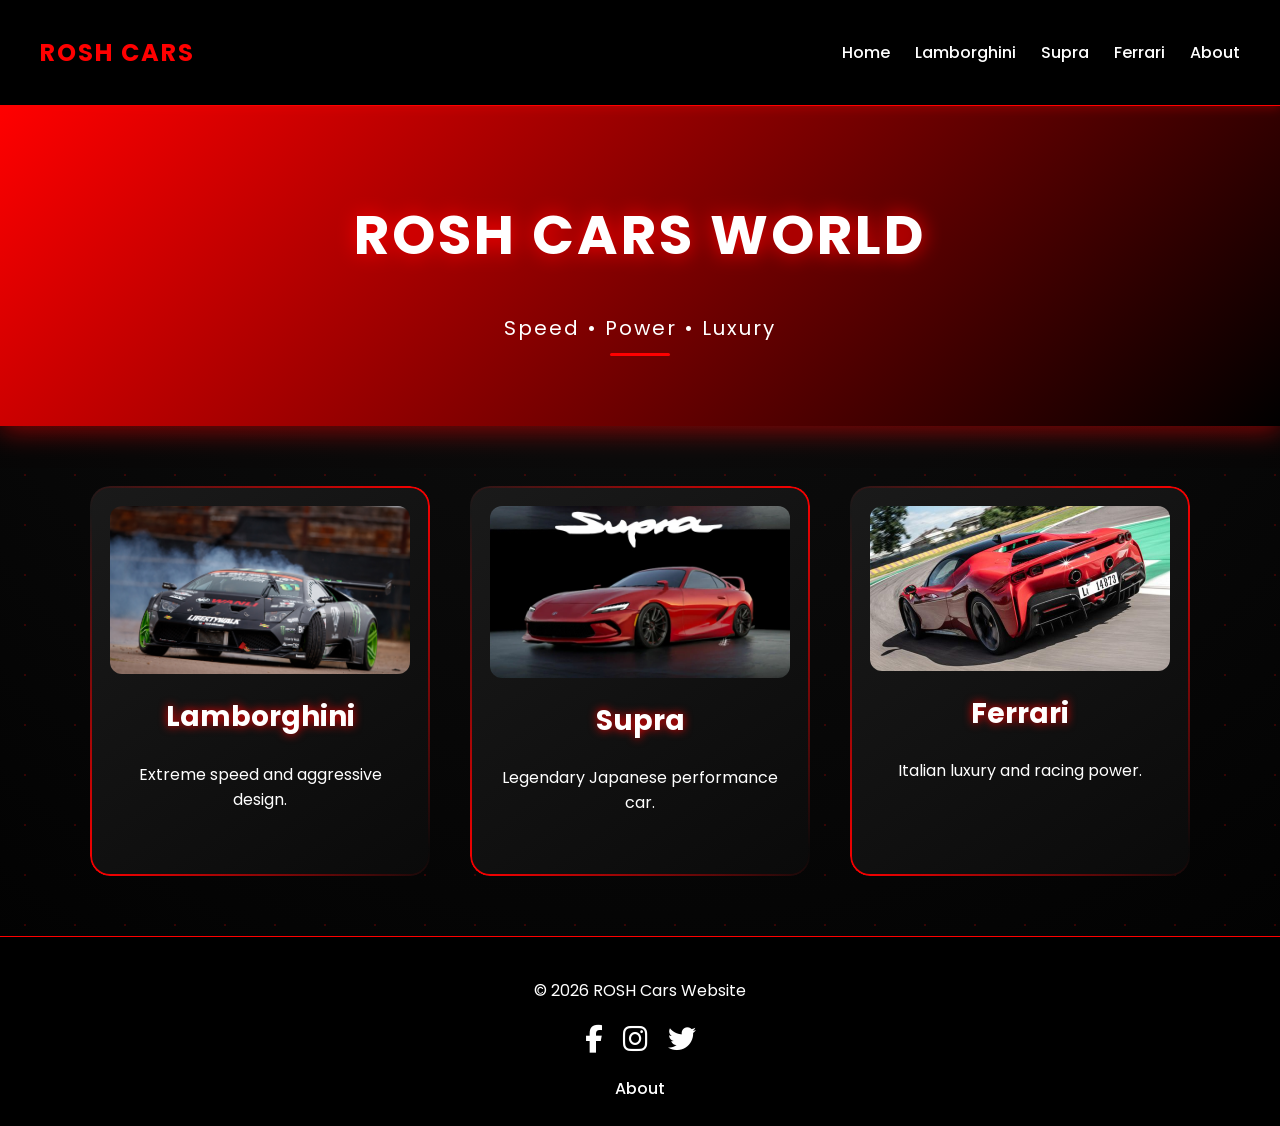
==== index.html @ 900e6e78 "Initial website upload" ====
<!DOCTYPE html>
<html lang="en">
<head>
    <meta charset="UTF-8">
    <meta name="viewport" content="width=device-width, initial-scale=1.0">
    <title>ROSH CARS WORLD</title>

    <!-- Google Fonts -->
    <link href="https://fonts.googleapis.com/css2?family=Poppins:wght@400;500;700&display=swap" rel="stylesheet">

    <!-- Font Awesome for social icons -->
    <link rel="stylesheet" href="https://cdnjs.cloudflare.com/ajax/libs/font-awesome/6.4.2/css/all.min.css">

    <!-- CSS -->
    <link rel="stylesheet" href="css/style.css">
</head>
<body>

<!-- NAVBAR -->
<div class="navbar">
    <h2>ROSH CARS</h2>
    <ul>
        <li><a href="index.html">Home</a></li>
        <li><a href="lamborghini.html">Lamborghini</a></li>
        <li><a href="supra.html">Supra</a></li>
        <li><a href="ferrari.html">Ferrari</a></li>
        <li><a href="about.html">About</a></li>
    </ul>
</div>

<!-- HEADER -->
<header>
    <h1>ROSH CARS WORLD</h1>
    <p class="tagline">Speed • Power • Luxury</p>
</header>

<!-- CAR SECTION -->
<section class="cars">

    <a href="lamborghini.html" class="car-card">
        <img src="images/lamborghini.jpg" alt="Lamborghini">
        <h2>Lamborghini</h2>
        <p>Extreme speed and aggressive design.</p>
        <span class="view-details">View Details →</span>
    </a>

    <a href="supra.html" class="car-card">
        <img src="images/Supra.jpg" alt="Supra">
        <h2>Supra</h2>
        <p>Legendary Japanese performance car.</p>
        <span class="view-details">View Details →</span>
    </a>

    <a href="ferrari.html" class="car-card">
        <img src="images/Ferrari.jpg" alt="Ferrari">
        <h2>Ferrari</h2>
        <p>Italian luxury and racing power.</p>
        <span class="view-details">View Details →</span>
    </a>

</section>

<!-- FOOTER -->
<footer>
    <p>© 2026 ROSH Cars Website</p>
    <div class="socials">
        <a href="https://www.facebook.com" target="_blank" class="social-icon"><i class="fab fa-facebook-f"></i></a>
        <a href="https://www.instagram.com" target="_blank" class="social-icon"><i class="fab fa-instagram"></i></a>
        <a href="https://www.twitter.com" target="_blank" class="social-icon"><i class="fab fa-twitter"></i></a>
    </div>
    <div class="about-link">
        <a href="about.html">About</a>
    </div>
</footer>

</body>
</html>
---- css/style.css ----
/* GENERAL */
body {
    margin: 0;
    font-family: 'Poppins', Arial, sans-serif;
    background: radial-gradient(circle at top, #111, #000);
    color: white;
    overflow-x: hidden;
    transition: background 1s ease;
}

/* LUXURY MOVING BACKGROUND */
body::before {
    content: "";
    position: fixed;
    width: 200%;
    height: 200%;
    background-image: radial-gradient(red 1px, transparent 1px);
    background-size: 50px 50px;
    animation: moveBg 60s linear infinite;
    opacity: 0.2;
    z-index: -1;
}

@keyframes moveBg {
    from { transform: translate(0,0); }
    to { transform: translate(-500px,-500px); }
}

/* NAVBAR */
.navbar {
    position: sticky;
    top: 0;
    background: black;
    display: flex;
    justify-content: space-between;
    align-items: center;
    padding: 15px 40px;
    border-bottom: 1px solid red;
    z-index: 1000;
    box-shadow: 0 2px 10px rgba(255,0,0,0.3);
}

.navbar h2 { color: red; letter-spacing: 2px; }
.navbar ul { list-style: none; display: flex; gap: 25px; }
.navbar a {
    text-decoration: none; color: white; font-weight: 500;
    position: relative; transition: 0.3s;
}
.navbar a::after {
    content: ""; position: absolute; left: 0; bottom: -3px; width: 0%; height: 2px; background: red; transition: 0.3s;
}
.navbar a:hover::after { width: 100%; }
.navbar a:hover { color: red; text-shadow: 0 0 10px red; }

/* HEADER */
header { text-align: center; padding: 50px; background: linear-gradient(135deg, #ff0000, #000); box-shadow: 0 5px 25px rgba(255,0,0,0.5); position: relative; overflow: hidden; }
header h1 { font-size: 55px; letter-spacing: 3px; text-shadow: 0 0 20px red; animation: fadeInUp 1.5s ease; }
header .tagline { font-size: 20px; letter-spacing: 2px; margin-top: 10px; position: relative; }
header .tagline::after { content: ""; display: block; width: 60px; height: 3px; background: red; margin: 10px auto 0; border-radius: 3px; animation: pulse 2s infinite; }

@keyframes pulse { 0%,100% { transform: scaleX(1); opacity:1;} 50% { transform: scaleX(1.3); opacity:0.6; } }
@keyframes fadeInUp { from { opacity:0; transform:translateY(20px); } to { opacity:1; transform:translateY(0); } }

/* CAR SECTION */
.cars { display:flex; justify-content:center; gap:40px; padding:60px; flex-wrap:wrap; animation: fadeIn 1.5s ease; }
@keyframes fadeIn { from {opacity:0; transform:translateY(40px);} to {opacity:1; transform:translateY(0);} }

/* CAR CARD */
.car-card {
    background: linear-gradient(145deg, #1a1a1a, #0a0a0a);
    border-radius: 20px;
    padding: 20px;
    width: 300px;
    text-align: center;
    transition: 0.4s ease;
    cursor: pointer;
    position: relative;
    overflow: hidden;
    text-decoration: none;
    color: white;
}
.car-card::before {
    content: "";
    position: absolute;
    inset: 0;
    border-radius: 20px;
    padding: 2px;
    background: linear-gradient(45deg, red, transparent, red);
    -webkit-mask: linear-gradient(#000 0 0) content-box, linear-gradient(#000 0 0);
    -webkit-mask-composite: xor;
    mask-composite: exclude;
}
.car-card:hover { transform: translateY(-10px) scale(1.05); box-shadow: 0 0 50px rgba(255,0,0,0.8),0 0 80px rgba(255,0,0,0.5);}
.car-card img { width:100%; border-radius:12px; transition: transform 0.4s, box-shadow 0.4s; }
.car-card:hover img { transform: scale(1.12) rotate(1deg); box-shadow:0 0 30px rgba(255,0,0,0.5); }
.car-card h2 { margin-top:15px; font-size:28px; color:white; text-shadow:0 0 10px red; }
.car-card .view-details { display:block; margin-top:10px; font-size:16px; color:red; opacity:0; transition:0.3s;}
.car-card:hover .view-details { opacity:1; }

/* FOOTER */
footer { text-align:center; padding:25px; background:black; border-top:1px solid red; }
footer .socials { margin-top:10px; display:flex; justify-content:center; gap:20px;}
footer .social-icon { font-size:28px; color:white; transition:0.3s;}
footer .social-icon:hover { color:red; }
.about-link { margin-top:15px; }
.about-link a { color:white; text-decoration:none; font-weight:500; transition:0.3s; }
.about-link a:hover { text-shadow:0 0 5px red; }

/* ABOUT FOUNDER SECTION - PROFESSIONAL */
.about-founder { text-align:center; padding:60px 20px; background:#111; }
.about-founder h2 { font-size:36px; color:#fff; margin-bottom:40px; font-weight:600; }
.founder-card { display:inline-block; max-width:350px; }
.founder-card img { width:160px; height:160px; border-radius:50%; border:none; box-shadow:0 4px 20px rgba(0,0,0,0.5); margin-bottom:20px; object-fit:cover; }
.founder-card h3 { font-size:24px; color:#fff; margin:0; font-weight:600; }
.founder-card p { color:#ccc; margin:10px 0; line-height:1.5; font-size:16px; }

/* BACK TO HOME ICON - IMPROVED */
.back-home {
    position: fixed;
    top: 120px; /* slightly lower than navbar to avoid overlap */
    left: 30px; /* add some left margin */
    font-size: 18px;
    color: #fff;
    text-decoration: none;
    background: rgba(255, 255, 255, 0.08); /* subtle background */
    padding: 10px 14px; /* slightly bigger padding */
    border-radius: 10px;
    transition: 0.3s;
    z-index: 1000;
    box-shadow: 0 4px 12px rgba(0,0,0,0.4); /* subtle shadow for floating effect */
}

.back-home i {
    margin-right: 8px;
}

.back-home:hover {
    background: rgba(255, 255, 255, 0.18);
    color: #ff0000;
}
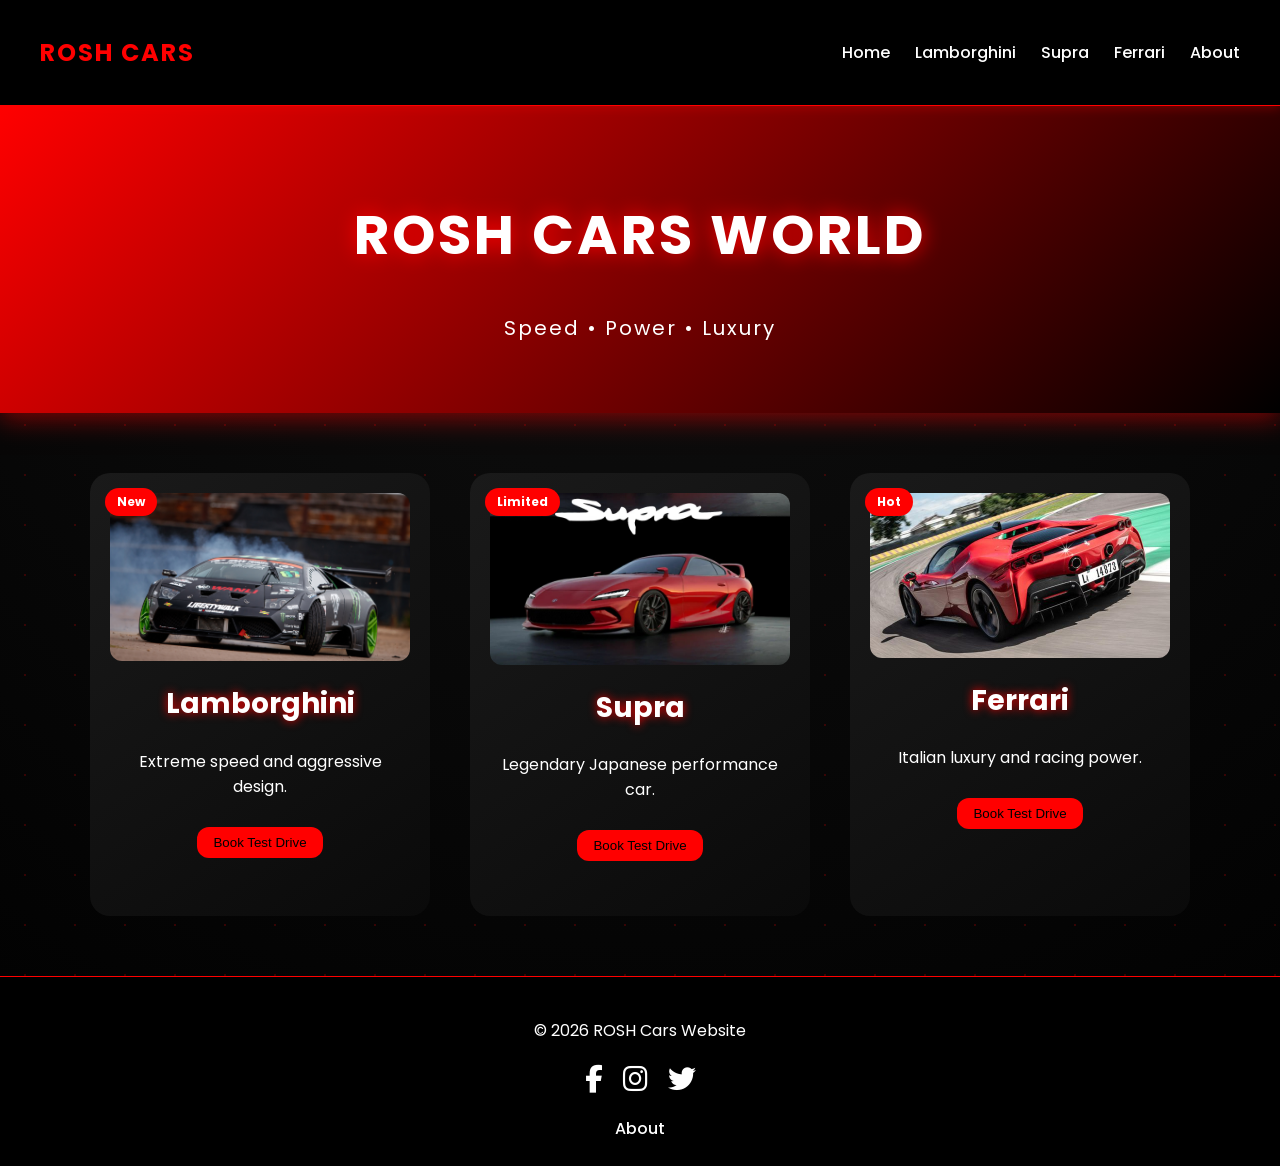
==== commit d91a46fe: "Updated homepage and styling" ====
--- a/index.html
+++ b/index.html
@@ -8,7 +8,7 @@
     <!-- Google Fonts -->
     <link href="https://fonts.googleapis.com/css2?family=Poppins:wght@400;500;700&display=swap" rel="stylesheet">
 
-    <!-- Font Awesome for social icons -->
+    <!-- Font Awesome -->
     <link rel="stylesheet" href="https://cdnjs.cloudflare.com/ajax/libs/font-awesome/6.4.2/css/all.min.css">
 
     <!-- CSS -->
@@ -38,23 +38,29 @@
 <section class="cars">
 
     <a href="lamborghini.html" class="car-card">
+        <span class="badge">New</span>
         <img src="images/lamborghini.jpg" alt="Lamborghini">
         <h2>Lamborghini</h2>
         <p>Extreme speed and aggressive design.</p>
+        <button class="test-drive">Book Test Drive</button>
         <span class="view-details">View Details →</span>
     </a>
 
     <a href="supra.html" class="car-card">
+        <span class="badge">Limited</span>
         <img src="images/Supra.jpg" alt="Supra">
         <h2>Supra</h2>
         <p>Legendary Japanese performance car.</p>
+        <button class="test-drive">Book Test Drive</button>
         <span class="view-details">View Details →</span>
     </a>
 
     <a href="ferrari.html" class="car-card">
+        <span class="badge">Hot</span>
         <img src="images/Ferrari.jpg" alt="Ferrari">
         <h2>Ferrari</h2>
         <p>Italian luxury and racing power.</p>
+        <button class="test-drive">Book Test Drive</button>
         <span class="view-details">View Details →</span>
     </a>
 
--- a/css/style.css
+++ b/css/style.css
@@ -8,7 +8,7 @@
     transition: background 1s ease;
 }
 
-/* LUXURY MOVING BACKGROUND */
+/* MOVING BACKGROUND */
 body::before {
     content: "";
     position: fixed;
@@ -41,29 +41,57 @@
 }
 
 .navbar h2 { color: red; letter-spacing: 2px; }
-.navbar ul { list-style: none; display: flex; gap: 25px; }
+.navbar ul { list-style: none; display: flex; gap: 25px; margin:0; padding:0; }
+
 .navbar a {
-    text-decoration: none; color: white; font-weight: 500;
-    position: relative; transition: 0.3s;
+    text-decoration: none;
+    color: white;
+    font-weight: 500;
+    position: relative;
+    transition: 0.3s;
 }
+
 .navbar a::after {
-    content: ""; position: absolute; left: 0; bottom: -3px; width: 0%; height: 2px; background: red; transition: 0.3s;
+    content: "";
+    position: absolute;
+    left: 0;
+    bottom: -3px;
+    width: 0%;
+    height: 2px;
+    background: red;
+    transition: 0.3s;
 }
+
 .navbar a:hover::after { width: 100%; }
 .navbar a:hover { color: red; text-shadow: 0 0 10px red; }
 
 /* HEADER */
-header { text-align: center; padding: 50px; background: linear-gradient(135deg, #ff0000, #000); box-shadow: 0 5px 25px rgba(255,0,0,0.5); position: relative; overflow: hidden; }
-header h1 { font-size: 55px; letter-spacing: 3px; text-shadow: 0 0 20px red; animation: fadeInUp 1.5s ease; }
-header .tagline { font-size: 20px; letter-spacing: 2px; margin-top: 10px; position: relative; }
-header .tagline::after { content: ""; display: block; width: 60px; height: 3px; background: red; margin: 10px auto 0; border-radius: 3px; animation: pulse 2s infinite; }
+header {
+    text-align: center;
+    padding: 50px;
+    background: linear-gradient(135deg, #ff0000, #000);
+    box-shadow: 0 5px 25px rgba(255,0,0,0.5);
+}
 
-@keyframes pulse { 0%,100% { transform: scaleX(1); opacity:1;} 50% { transform: scaleX(1.3); opacity:0.6; } }
-@keyframes fadeInUp { from { opacity:0; transform:translateY(20px); } to { opacity:1; transform:translateY(0); } }
+header h1 {
+    font-size: 55px;
+    letter-spacing: 3px;
+    text-shadow: 0 0 20px red;
+}
+
+.tagline {
+    font-size: 20px;
+    letter-spacing: 2px;
+}
 
 /* CAR SECTION */
-.cars { display:flex; justify-content:center; gap:40px; padding:60px; flex-wrap:wrap; animation: fadeIn 1.5s ease; }
-@keyframes fadeIn { from {opacity:0; transform:translateY(40px);} to {opacity:1; transform:translateY(0);} }
+.cars {
+    display:flex;
+    justify-content:center;
+    gap:40px;
+    padding:60px;
+    flex-wrap:wrap;
+}
 
 /* CAR CARD */
 .car-card {
@@ -73,69 +101,98 @@
     width: 300px;
     text-align: center;
     transition: 0.4s ease;
-    cursor: pointer;
     position: relative;
     overflow: hidden;
     text-decoration: none;
     color: white;
 }
-.car-card::before {
-    content: "";
-    position: absolute;
-    inset: 0;
-    border-radius: 20px;
-    padding: 2px;
-    background: linear-gradient(45deg, red, transparent, red);
-    -webkit-mask: linear-gradient(#000 0 0) content-box, linear-gradient(#000 0 0);
-    -webkit-mask-composite: xor;
-    mask-composite: exclude;
+
+.car-card:hover {
+    transform: translateY(-10px) scale(1.05);
+    box-shadow: 0 0 50px rgba(255,0,0,0.8);
 }
-.car-card:hover { transform: translateY(-10px) scale(1.05); box-shadow: 0 0 50px rgba(255,0,0,0.8),0 0 80px rgba(255,0,0,0.5);}
-.car-card img { width:100%; border-radius:12px; transition: transform 0.4s, box-shadow 0.4s; }
-.car-card:hover img { transform: scale(1.12) rotate(1deg); box-shadow:0 0 30px rgba(255,0,0,0.5); }
-.car-card h2 { margin-top:15px; font-size:28px; color:white; text-shadow:0 0 10px red; }
-.car-card .view-details { display:block; margin-top:10px; font-size:16px; color:red; opacity:0; transition:0.3s;}
+
+.car-card img {
+    width:100%;
+    border-radius:12px;
+}
+
+.car-card h2 {
+    margin-top:15px;
+    font-size:28px;
+    text-shadow:0 0 10px red;
+}
+
+.view-details {
+    display:block;
+    margin-top:10px;
+    font-size:16px;
+    color:red;
+    opacity:0;
+    transition:0.3s;
+}
+
 .car-card:hover .view-details { opacity:1; }
 
-/* FOOTER */
-footer { text-align:center; padding:25px; background:black; border-top:1px solid red; }
-footer .socials { margin-top:10px; display:flex; justify-content:center; gap:20px;}
-footer .social-icon { font-size:28px; color:white; transition:0.3s;}
-footer .social-icon:hover { color:red; }
-.about-link { margin-top:15px; }
-.about-link a { color:white; text-decoration:none; font-weight:500; transition:0.3s; }
-.about-link a:hover { text-shadow:0 0 5px red; }
-
-/* ABOUT FOUNDER SECTION - PROFESSIONAL */
-.about-founder { text-align:center; padding:60px 20px; background:#111; }
-.about-founder h2 { font-size:36px; color:#fff; margin-bottom:40px; font-weight:600; }
-.founder-card { display:inline-block; max-width:350px; }
-.founder-card img { width:160px; height:160px; border-radius:50%; border:none; box-shadow:0 4px 20px rgba(0,0,0,0.5); margin-bottom:20px; object-fit:cover; }
-.founder-card h3 { font-size:24px; color:#fff; margin:0; font-weight:600; }
-.founder-card p { color:#ccc; margin:10px 0; line-height:1.5; font-size:16px; }
-
-/* BACK TO HOME ICON - IMPROVED */
-.back-home {
-    position: fixed;
-    top: 120px; /* slightly lower than navbar to avoid overlap */
-    left: 30px; /* add some left margin */
-    font-size: 18px;
-    color: #fff;
-    text-decoration: none;
-    background: rgba(255, 255, 255, 0.08); /* subtle background */
-    padding: 10px 14px; /* slightly bigger padding */
-    border-radius: 10px;
-    transition: 0.3s;
-    z-index: 1000;
-    box-shadow: 0 4px 12px rgba(0,0,0,0.4); /* subtle shadow for floating effect */
+/* BADGE */
+.badge {
+    position: absolute;
+    top: 15px;
+    left: 15px;
+    background: red;
+    padding: 5px 12px;
+    border-radius: 20px;
+    font-size: 12px;
+    font-weight: bold;
 }
 
-.back-home i {
-    margin-right: 8px;
+/* TEST DRIVE BUTTON */
+.test-drive {
+    margin-top: 12px;
+    padding: 8px 16px;
+    background: red;
+    color: black;
+    border: none;
+    border-radius: 12px;
+    font-weight: 500;
+    cursor: pointer;
+    transition: 0.3s;
 }
 
-.back-home:hover {
-    background: rgba(255, 255, 255, 0.18);
-    color: #ff0000;
+.test-drive:hover {
+    background: white;
+    color: red;
 }
 
+/* FOOTER */
+footer {
+    text-align:center;
+    padding:25px;
+    background:black;
+    border-top:1px solid red;
+}
+
+.socials {
+    margin-top:10px;
+    display:flex;
+    justify-content:center;
+    gap:20px;
+}
+
+.social-icon {
+    font-size:28px;
+    color:white;
+    transition:0.3s;
+}
+
+.social-icon:hover { color:red; }
+
+.about-link { margin-top:15px; }
+
+.about-link a {
+    color:white;
+    text-decoration:none;
+    font-weight:500;
+}
+
+.about-link a:hover { text-shadow:0 0 5px red; }
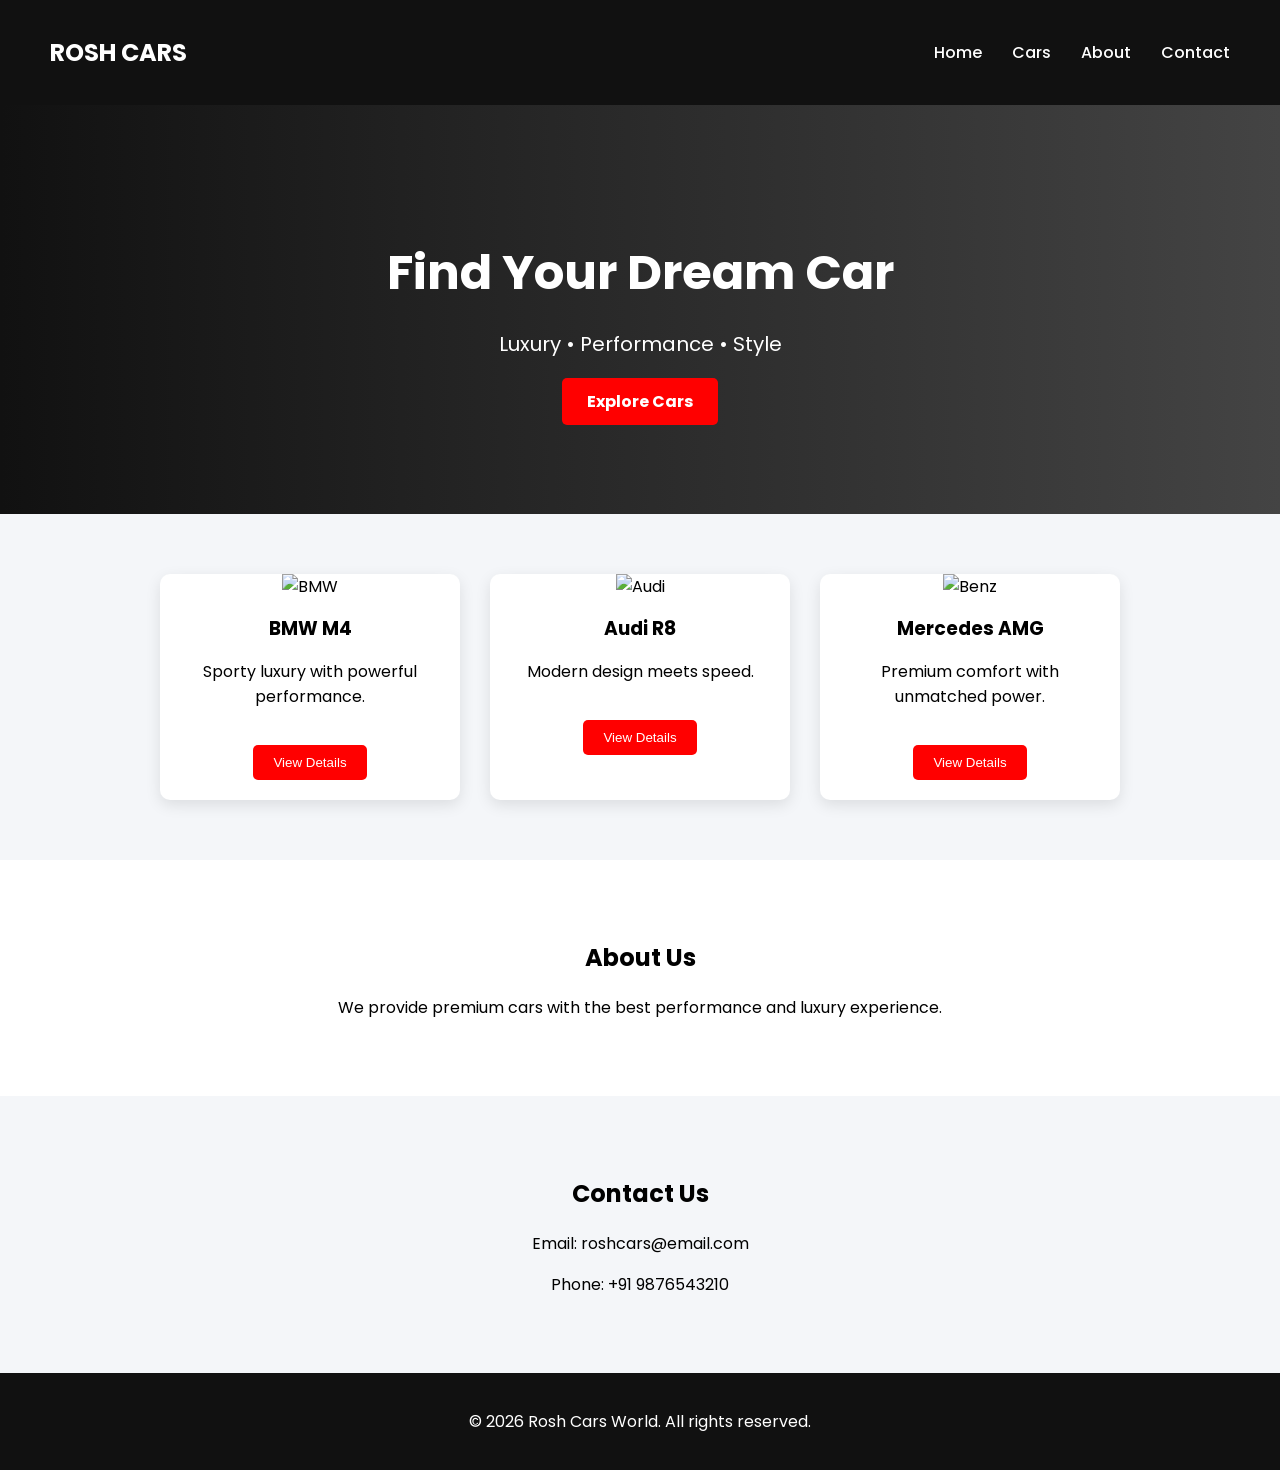
==== commit c0990fb4: "update" ====
--- a/index.html
+++ b/index.html
@@ -14,69 +14,69 @@
     <!-- CSS -->
     <link rel="stylesheet" href="css/style.css">
 </head>
+
 <body>
 
 <!-- NAVBAR -->
-<div class="navbar">
-    <h2>ROSH CARS</h2>
+<nav class="navbar">
+    <h2 class="logo">ROSH CARS</h2>
     <ul>
-        <li><a href="index.html">Home</a></li>
-        <li><a href="lamborghini.html">Lamborghini</a></li>
-        <li><a href="supra.html">Supra</a></li>
-        <li><a href="ferrari.html">Ferrari</a></li>
-        <li><a href="about.html">About</a></li>
+        <li><a href="#home">Home</a></li>
+        <li><a href="#cars">Cars</a></li>
+        <li><a href="#about">About</a></li>
+        <li><a href="#contact">Contact</a></li>
     </ul>
-</div>
+</nav>
 
-<!-- HEADER -->
-<header>
-    <h1>ROSH CARS WORLD</h1>
-    <p class="tagline">Speed • Power • Luxury</p>
+<!-- HERO -->
+<header id="home">
+    <h1>Find Your Dream Car</h1>
+    <p class="tagline">Luxury • Performance • Style</p>
+    <a href="#cars" class="btn">Explore Cars</a>
 </header>
 
-<!-- CAR SECTION -->
-<section class="cars">
+<!-- CARS SECTION -->
+<section class="cars" id="cars">
 
-    <a href="lamborghini.html" class="car-card">
-        <span class="badge">New</span>
-        <img src="images/lamborghini.jpg" alt="Lamborghini">
-        <h2>Lamborghini</h2>
-        <p>Extreme speed and aggressive design.</p>
-        <button class="test-drive">Book Test Drive</button>
-        <span class="view-details">View Details →</span>
-    </a>
+    <div class="car-card">
+        <img src="images/bmw.jpg" alt="BMW">
+        <h3>BMW M4</h3>
+        <p>Sporty luxury with powerful performance.</p>
+        <button>View Details</button>
+    </div>
 
-    <a href="supra.html" class="car-card">
-        <span class="badge">Limited</span>
-        <img src="images/Supra.jpg" alt="Supra">
-        <h2>Supra</h2>
-        <p>Legendary Japanese performance car.</p>
-        <button class="test-drive">Book Test Drive</button>
-        <span class="view-details">View Details →</span>
-    </a>
+    <div class="car-card">
+        <img src="images/audi.jpg" alt="Audi">
+        <h3>Audi R8</h3>
+        <p>Modern design meets speed.</p>
+        <button>View Details</button>
+    </div>
 
-    <a href="ferrari.html" class="car-card">
-        <span class="badge">Hot</span>
-        <img src="images/Ferrari.jpg" alt="Ferrari">
-        <h2>Ferrari</h2>
-        <p>Italian luxury and racing power.</p>
-        <button class="test-drive">Book Test Drive</button>
-        <span class="view-details">View Details →</span>
-    </a>
+    <div class="car-card">
+        <img src="images/benz.jpg" alt="Benz">
+        <h3>Mercedes AMG</h3>
+        <p>Premium comfort with unmatched power.</p>
+        <button>View Details</button>
+    </div>
 
+</section>
+
+<!-- ABOUT -->
+<section class="about" id="about">
+    <h2>About Us</h2>
+    <p>We provide premium cars with the best performance and luxury experience.</p>
+</section>
+
+<!-- CONTACT -->
+<section class="contact" id="contact">
+    <h2>Contact Us</h2>
+    <p>Email: roshcars@email.com</p>
+    <p>Phone: +91 9876543210</p>
 </section>
 
 <!-- FOOTER -->
 <footer>
-    <p>© 2026 ROSH Cars Website</p>
-    <div class="socials">
-        <a href="https://www.facebook.com" target="_blank" class="social-icon"><i class="fab fa-facebook-f"></i></a>
-        <a href="https://www.instagram.com" target="_blank" class="social-icon"><i class="fab fa-instagram"></i></a>
-        <a href="https://www.twitter.com" target="_blank" class="social-icon"><i class="fab fa-twitter"></i></a>
-    </div>
-    <div class="about-link">
-        <a href="about.html">About</a>
-    </div>
+    <p>© 2026 Rosh Cars World. All rights reserved.</p>
 </footer>
 
 </body>
--- a/css/style.css
+++ b/css/style.css
@@ -2,197 +2,165 @@
 body {
     margin: 0;
     font-family: 'Poppins', Arial, sans-serif;
-    background: radial-gradient(circle at top, #111, #000);
-    color: white;
-    overflow-x: hidden;
-    transition: background 1s ease;
-}
-
-/* MOVING BACKGROUND */
-body::before {
-    content: "";
-    position: fixed;
-    width: 200%;
-    height: 200%;
-    background-image: radial-gradient(red 1px, transparent 1px);
-    background-size: 50px 50px;
-    animation: moveBg 60s linear infinite;
-    opacity: 0.2;
-    z-index: -1;
-}
-
-@keyframes moveBg {
-    from { transform: translate(0,0); }
-    to { transform: translate(-500px,-500px); }
+    background: #f4f6f9;
 }
 
 /* NAVBAR */
 .navbar {
-    position: sticky;
-    top: 0;
-    background: black;
     display: flex;
     justify-content: space-between;
     align-items: center;
-    padding: 15px 40px;
-    border-bottom: 1px solid red;
-    z-index: 1000;
-    box-shadow: 0 2px 10px rgba(255,0,0,0.3);
+    background: #111;
+    padding: 15px 50px;
 }
 
-.navbar h2 { color: red; letter-spacing: 2px; }
-.navbar ul { list-style: none; display: flex; gap: 25px; margin:0; padding:0; }
+.logo {
+    color: white;
+}
+
+.navbar ul {
+    list-style: none;
+    display: flex;
+    gap: 30px;
+}
 
 .navbar a {
     text-decoration: none;
     color: white;
     font-weight: 500;
-    position: relative;
-    transition: 0.3s;
 }
 
-.navbar a::after {
-    content: "";
-    position: absolute;
-    left: 0;
-    bottom: -3px;
-    width: 0%;
-    height: 2px;
-    background: red;
-    transition: 0.3s;
+.navbar a:hover {
+    color: red;
 }
 
-.navbar a:hover::after { width: 100%; }
-.navbar a:hover { color: red; text-shadow: 0 0 10px red; }
-
-/* HEADER */
+/* HERO */
 header {
     text-align: center;
-    padding: 50px;
-    background: linear-gradient(135deg, #ff0000, #000);
-    box-shadow: 0 5px 25px rgba(255,0,0,0.5);
+    padding: 100px 20px;
+    background: linear-gradient(to right, #111, #444);
+    color: white;
 }
 
 header h1 {
-    font-size: 55px;
-    letter-spacing: 3px;
-    text-shadow: 0 0 20px red;
+    font-size: 48px;
+    margin-bottom: 10px;
 }
 
 .tagline {
     font-size: 20px;
-    letter-spacing: 2px;
+    margin-bottom: 30px;
 }
 
-/* CAR SECTION */
-.cars {
-    display:flex;
-    justify-content:center;
-    gap:40px;
-    padding:60px;
-    flex-wrap:wrap;
+.btn {
+    background: red;
+    color: white;
+    padding: 12px 25px;
+    text-decoration: none;
+    border-radius: 5px;
+    font-weight: bold;
 }
 
-/* CAR CARD */
-.car-card {
-    background: linear-gradient(145deg, #1a1a1a, #0a0a0a);
-    border-radius: 20px;
-    padding: 20px;
-    width: 300px;
-    text-align: center;
-    transition: 0.4s ease;
-    position: relative;
-    overflow: hidden;
-    text-decoration: none;
-    color: white;
+.btn:hover {
+    background: darkred;
 }
 
-.car-card:hover {
-    transform: translateY(-10px) scale(1.05);
-    box-shadow: 0 0 50px rgba(255,0,0,0.8);
+/* CARS SECTION */
+.cars {
+    padding: 60px;
+    display: flex;
+    justify-content: center;
+    gap: 30px;
+    flex-wrap: wrap;
+}
+
+.car-card {
+    background: white;
+    width: 300px;
+    border-radius: 10px;
+    overflow: hidden;
+    text-align: center;
+    box-shadow: 0 5px 15px rgba(0,0,0,0.1);
 }
 
 .car-card img {
-    width:100%;
-    border-radius:12px;
+    width: 100%;
+    height: 200px;
+    object-fit: cover;
 }
 
-.car-card h2 {
-    margin-top:15px;
-    font-size:28px;
-    text-shadow:0 0 10px red;
+.car-card h3 {
+    margin: 15px 0 5px;
 }
 
-.view-details {
-    display:block;
-    margin-top:10px;
-    font-size:16px;
-    color:red;
-    opacity:0;
-    transition:0.3s;
+.car-card p {
+    padding: 0 15px;
 }
 
-.car-card:hover .view-details { opacity:1; }
-
-/* BADGE */
-.badge {
-    position: absolute;
-    top: 15px;
-    left: 15px;
+.car-card button {
     background: red;
-    padding: 5px 12px;
-    border-radius: 20px;
-    font-size: 12px;
-    font-weight: bold;
+    border: none;
+    padding: 10px 20px;
+    margin: 20px 0;
+    color: white;
+    cursor: pointer;
+    border-radius: 5px;
 }
 
-/* TEST DRIVE BUTTON */
-.test-drive {
-    margin-top: 12px;
-    padding: 8px 16px;
-    background: red;
-    color: black;
-    border: none;
-    border-radius: 12px;
-    font-weight: 500;
-    cursor: pointer;
-    transition: 0.3s;
+.car-card button:hover {
+    background: darkred;
 }
 
-.test-drive:hover {
+/* ABOUT */
+.about {
+    text-align: center;
+    padding: 60px;
     background: white;
-    color: red;
+}
+
+/* CONTACT */
+.contact {
+    text-align: center;
+    padding: 60px;
 }
 
 /* FOOTER */
 footer {
-    text-align:center;
-    padding:25px;
-    background:black;
-    border-top:1px solid red;
+    background: #111;
+    color: white;
+    text-align: center;
+    padding: 20px;
 }
 
-.socials {
-    margin-top:10px;
-    display:flex;
-    justify-content:center;
-    gap:20px;
+/* MOBILE RESPONSIVE */
+@media (max-width: 768px) {
+
+    .navbar {
+        flex-direction: column;
+        padding: 15px;
+        text-align: center;
+    }
+
+    .navbar ul {
+        flex-direction: column;
+        gap: 10px;
+        margin-top: 10px;
+    }
+
+    header h1 {
+        font-size: 32px;
+    }
+
+    .tagline {
+        font-size: 16px;
+    }
+
+    .cars {
+        padding: 30px 10px;
+        gap: 20px;
+    }
+
+    .car-card {
+        width: 90%;
+    }
 }
-
-.social-icon {
-    font-size:28px;
-    color:white;
-    transition:0.3s;
-}
-
-.social-icon:hover { color:red; }
-
-.about-link { margin-top:15px; }
-
-.about-link a {
-    color:white;
-    text-decoration:none;
-    font-weight:500;
-}
-
-.about-link a:hover { text-shadow:0 0 5px red; }
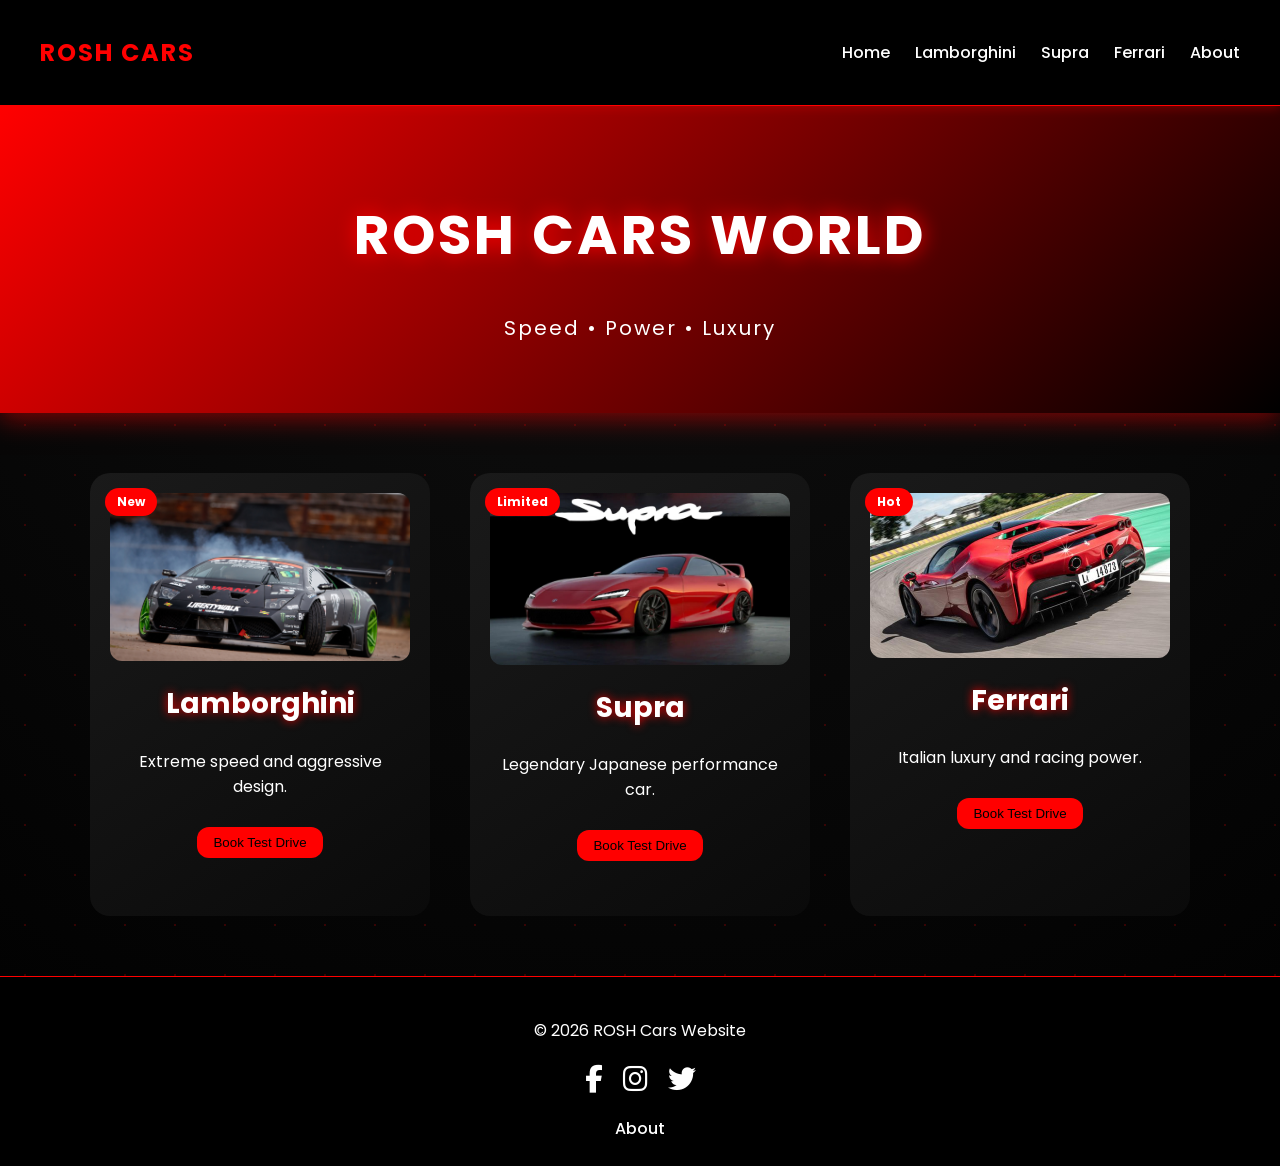
==== commit 0640fb55: "update" ====
--- a/index.html
+++ b/index.html
@@ -14,69 +14,69 @@
     <!-- CSS -->
     <link rel="stylesheet" href="css/style.css">
 </head>
-
 <body>
 
 <!-- NAVBAR -->
-<nav class="navbar">
-    <h2 class="logo">ROSH CARS</h2>
+<div class="navbar">
+    <h2>ROSH CARS</h2>
     <ul>
-        <li><a href="#home">Home</a></li>
-        <li><a href="#cars">Cars</a></li>
-        <li><a href="#about">About</a></li>
-        <li><a href="#contact">Contact</a></li>
+        <li><a href="index.html">Home</a></li>
+        <li><a href="lamborghini.html">Lamborghini</a></li>
+        <li><a href="supra.html">Supra</a></li>
+        <li><a href="ferrari.html">Ferrari</a></li>
+        <li><a href="about.html">About</a></li>
     </ul>
-</nav>
+</div>
 
-<!-- HERO -->
-<header id="home">
-    <h1>Find Your Dream Car</h1>
-    <p class="tagline">Luxury • Performance • Style</p>
-    <a href="#cars" class="btn">Explore Cars</a>
+<!-- HEADER -->
+<header>
+    <h1>ROSH CARS WORLD</h1>
+    <p class="tagline">Speed • Power • Luxury</p>
 </header>
 
-<!-- CARS SECTION -->
-<section class="cars" id="cars">
+<!-- CAR SECTION -->
+<section class="cars">
 
-    <div class="car-card">
-        <img src="images/bmw.jpg" alt="BMW">
-        <h3>BMW M4</h3>
-        <p>Sporty luxury with powerful performance.</p>
-        <button>View Details</button>
-    </div>
+    <a href="lamborghini.html" class="car-card">
+        <span class="badge">New</span>
+        <img src="images/lamborghini.jpg" alt="Lamborghini">
+        <h2>Lamborghini</h2>
+        <p>Extreme speed and aggressive design.</p>
+        <button class="test-drive">Book Test Drive</button>
+        <span class="view-details">View Details →</span>
+    </a>
 
-    <div class="car-card">
-        <img src="images/audi.jpg" alt="Audi">
-        <h3>Audi R8</h3>
-        <p>Modern design meets speed.</p>
-        <button>View Details</button>
-    </div>
+    <a href="supra.html" class="car-card">
+        <span class="badge">Limited</span>
+        <img src="images/Supra.jpg" alt="Supra">
+        <h2>Supra</h2>
+        <p>Legendary Japanese performance car.</p>
+        <button class="test-drive">Book Test Drive</button>
+        <span class="view-details">View Details →</span>
+    </a>
 
-    <div class="car-card">
-        <img src="images/benz.jpg" alt="Benz">
-        <h3>Mercedes AMG</h3>
-        <p>Premium comfort with unmatched power.</p>
-        <button>View Details</button>
-    </div>
+    <a href="ferrari.html" class="car-card">
+        <span class="badge">Hot</span>
+        <img src="images/Ferrari.jpg" alt="Ferrari">
+        <h2>Ferrari</h2>
+        <p>Italian luxury and racing power.</p>
+        <button class="test-drive">Book Test Drive</button>
+        <span class="view-details">View Details →</span>
+    </a>
 
-</section>
-
-<!-- ABOUT -->
-<section class="about" id="about">
-    <h2>About Us</h2>
-    <p>We provide premium cars with the best performance and luxury experience.</p>
-</section>
-
-<!-- CONTACT -->
-<section class="contact" id="contact">
-    <h2>Contact Us</h2>
-    <p>Email: roshcars@email.com</p>
-    <p>Phone: +91 9876543210</p>
 </section>
 
 <!-- FOOTER -->
 <footer>
-    <p>© 2026 Rosh Cars World. All rights reserved.</p>
+    <p>© 2026 ROSH Cars Website</p>
+    <div class="socials">
+        <a href="https://www.facebook.com" target="_blank" class="social-icon"><i class="fab fa-facebook-f"></i></a>
+        <a href="https://www.instagram.com" target="_blank" class="social-icon"><i class="fab fa-instagram"></i></a>
+        <a href="https://www.twitter.com" target="_blank" class="social-icon"><i class="fab fa-twitter"></i></a>
+    </div>
+    <div class="about-link">
+        <a href="about.html">About</a>
+    </div>
 </footer>
 
 </body>
--- a/css/style.css
+++ b/css/style.css
@@ -2,165 +2,197 @@
 body {
     margin: 0;
     font-family: 'Poppins', Arial, sans-serif;
-    background: #f4f6f9;
+    background: radial-gradient(circle at top, #111, #000);
+    color: white;
+    overflow-x: hidden;
+    transition: background 1s ease;
+}
+
+/* MOVING BACKGROUND */
+body::before {
+    content: "";
+    position: fixed;
+    width: 200%;
+    height: 200%;
+    background-image: radial-gradient(red 1px, transparent 1px);
+    background-size: 50px 50px;
+    animation: moveBg 60s linear infinite;
+    opacity: 0.2;
+    z-index: -1;
+}
+
+@keyframes moveBg {
+    from { transform: translate(0,0); }
+    to { transform: translate(-500px,-500px); }
 }
 
 /* NAVBAR */
 .navbar {
+    position: sticky;
+    top: 0;
+    background: black;
     display: flex;
     justify-content: space-between;
     align-items: center;
-    background: #111;
-    padding: 15px 50px;
+    padding: 15px 40px;
+    border-bottom: 1px solid red;
+    z-index: 1000;
+    box-shadow: 0 2px 10px rgba(255,0,0,0.3);
 }
 
-.logo {
-    color: white;
-}
-
-.navbar ul {
-    list-style: none;
-    display: flex;
-    gap: 30px;
-}
+.navbar h2 { color: red; letter-spacing: 2px; }
+.navbar ul { list-style: none; display: flex; gap: 25px; margin:0; padding:0; }
 
 .navbar a {
     text-decoration: none;
     color: white;
     font-weight: 500;
+    position: relative;
+    transition: 0.3s;
 }
 
-.navbar a:hover {
-    color: red;
+.navbar a::after {
+    content: "";
+    position: absolute;
+    left: 0;
+    bottom: -3px;
+    width: 0%;
+    height: 2px;
+    background: red;
+    transition: 0.3s;
 }
 
-/* HERO */
+.navbar a:hover::after { width: 100%; }
+.navbar a:hover { color: red; text-shadow: 0 0 10px red; }
+
+/* HEADER */
 header {
     text-align: center;
-    padding: 100px 20px;
-    background: linear-gradient(to right, #111, #444);
-    color: white;
+    padding: 50px;
+    background: linear-gradient(135deg, #ff0000, #000);
+    box-shadow: 0 5px 25px rgba(255,0,0,0.5);
 }
 
 header h1 {
-    font-size: 48px;
-    margin-bottom: 10px;
+    font-size: 55px;
+    letter-spacing: 3px;
+    text-shadow: 0 0 20px red;
 }
 
 .tagline {
     font-size: 20px;
-    margin-bottom: 30px;
+    letter-spacing: 2px;
 }
 
-.btn {
+/* CAR SECTION */
+.cars {
+    display:flex;
+    justify-content:center;
+    gap:40px;
+    padding:60px;
+    flex-wrap:wrap;
+}
+
+/* CAR CARD */
+.car-card {
+    background: linear-gradient(145deg, #1a1a1a, #0a0a0a);
+    border-radius: 20px;
+    padding: 20px;
+    width: 300px;
+    text-align: center;
+    transition: 0.4s ease;
+    position: relative;
+    overflow: hidden;
+    text-decoration: none;
+    color: white;
+}
+
+.car-card:hover {
+    transform: translateY(-10px) scale(1.05);
+    box-shadow: 0 0 50px rgba(255,0,0,0.8);
+}
+
+.car-card img {
+    width:100%;
+    border-radius:12px;
+}
+
+.car-card h2 {
+    margin-top:15px;
+    font-size:28px;
+    text-shadow:0 0 10px red;
+}
+
+.view-details {
+    display:block;
+    margin-top:10px;
+    font-size:16px;
+    color:red;
+    opacity:0;
+    transition:0.3s;
+}
+
+.car-card:hover .view-details { opacity:1; }
+
+/* BADGE */
+.badge {
+    position: absolute;
+    top: 15px;
+    left: 15px;
     background: red;
-    color: white;
-    padding: 12px 25px;
-    text-decoration: none;
-    border-radius: 5px;
+    padding: 5px 12px;
+    border-radius: 20px;
+    font-size: 12px;
     font-weight: bold;
 }
 
-.btn:hover {
-    background: darkred;
+/* TEST DRIVE BUTTON */
+.test-drive {
+    margin-top: 12px;
+    padding: 8px 16px;
+    background: red;
+    color: black;
+    border: none;
+    border-radius: 12px;
+    font-weight: 500;
+    cursor: pointer;
+    transition: 0.3s;
 }
 
-/* CARS SECTION */
-.cars {
-    padding: 60px;
-    display: flex;
-    justify-content: center;
-    gap: 30px;
-    flex-wrap: wrap;
-}
-
-.car-card {
+.test-drive:hover {
     background: white;
-    width: 300px;
-    border-radius: 10px;
-    overflow: hidden;
-    text-align: center;
-    box-shadow: 0 5px 15px rgba(0,0,0,0.1);
-}
-
-.car-card img {
-    width: 100%;
-    height: 200px;
-    object-fit: cover;
-}
-
-.car-card h3 {
-    margin: 15px 0 5px;
-}
-
-.car-card p {
-    padding: 0 15px;
-}
-
-.car-card button {
-    background: red;
-    border: none;
-    padding: 10px 20px;
-    margin: 20px 0;
-    color: white;
-    cursor: pointer;
-    border-radius: 5px;
-}
-
-.car-card button:hover {
-    background: darkred;
-}
-
-/* ABOUT */
-.about {
-    text-align: center;
-    padding: 60px;
-    background: white;
-}
-
-/* CONTACT */
-.contact {
-    text-align: center;
-    padding: 60px;
+    color: red;
 }
 
 /* FOOTER */
 footer {
-    background: #111;
-    color: white;
-    text-align: center;
-    padding: 20px;
+    text-align:center;
+    padding:25px;
+    background:black;
+    border-top:1px solid red;
 }
 
-/* MOBILE RESPONSIVE */
-@media (max-width: 768px) {
+.socials {
+    margin-top:10px;
+    display:flex;
+    justify-content:center;
+    gap:20px;
+}
 
-    .navbar {
-        flex-direction: column;
-        padding: 15px;
-        text-align: center;
-    }
+.social-icon {
+    font-size:28px;
+    color:white;
+    transition:0.3s;
+}
 
-    .navbar ul {
-        flex-direction: column;
-        gap: 10px;
-        margin-top: 10px;
-    }
+.social-icon:hover { color:red; }
 
-    header h1 {
-        font-size: 32px;
-    }
+.about-link { margin-top:15px; }
 
-    .tagline {
-        font-size: 16px;
-    }
+.about-link a {
+    color:white;
+    text-decoration:none;
+    font-weight:500;
+}
 
-    .cars {
-        padding: 30px 10px;
-        gap: 20px;
-    }
-
-    .car-card {
-        width: 90%;
-    }
-}
+.about-link a:hover { text-shadow:0 0 5px red; }
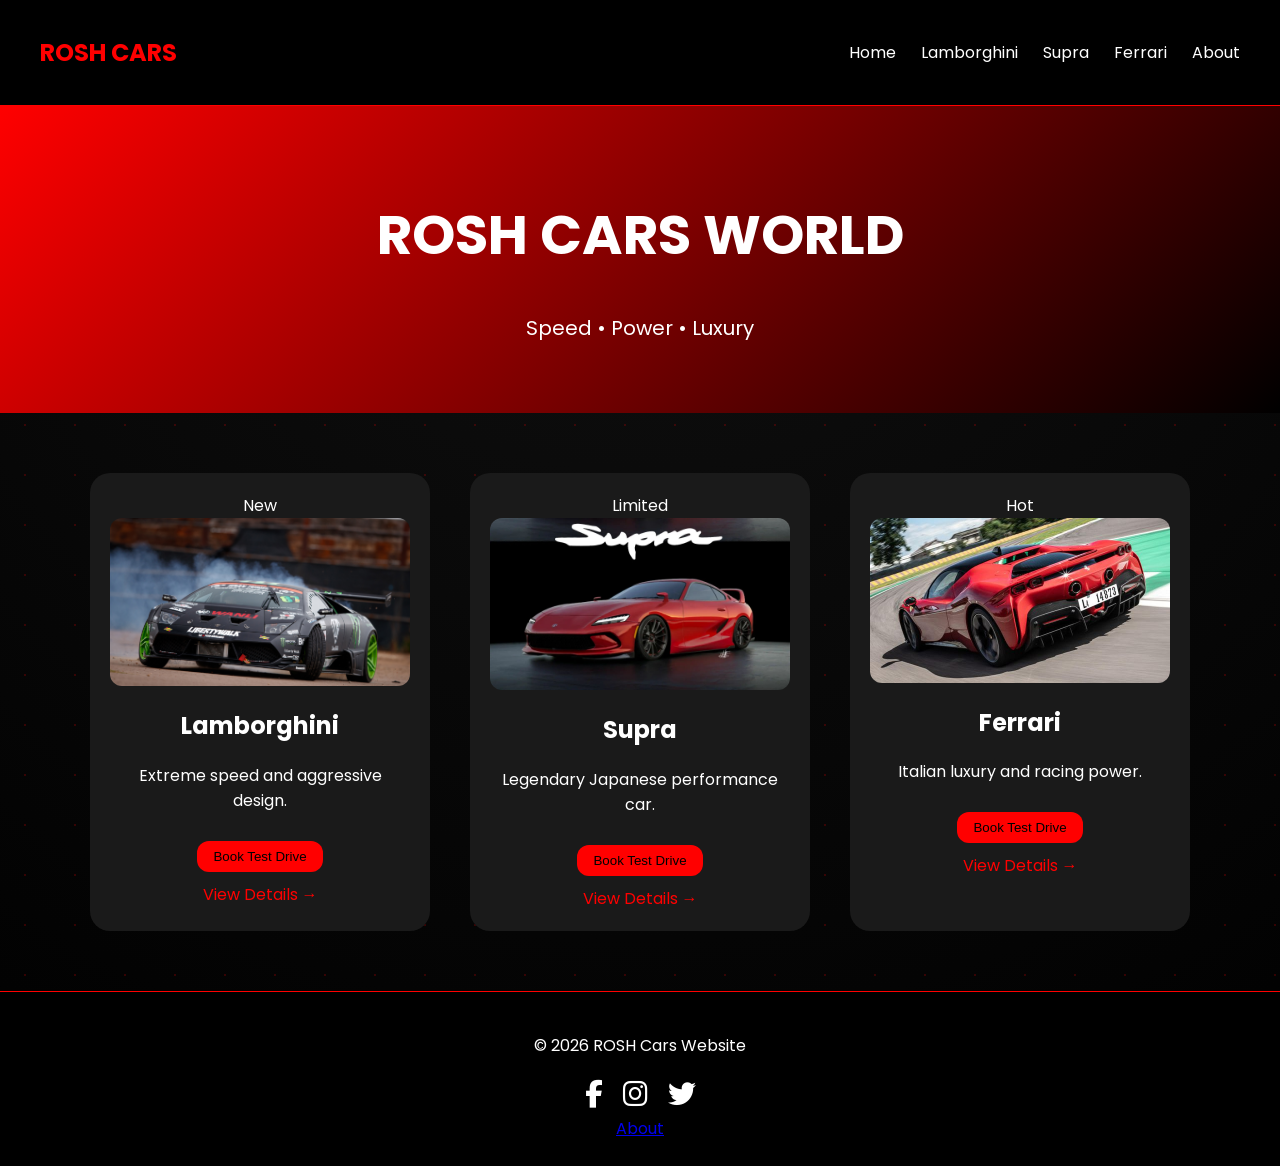
==== commit bf150fc8: "update" ====
--- a/index.html
+++ b/index.html
@@ -42,7 +42,9 @@
         <img src="images/lamborghini.jpg" alt="Lamborghini">
         <h2>Lamborghini</h2>
         <p>Extreme speed and aggressive design.</p>
-        <button class="test-drive">Book Test Drive</button>
+        <button class="test-drive" onclick="event.preventDefault(); openPopup();">
+            Book Test Drive
+        </button>
         <span class="view-details">View Details →</span>
     </a>
 
@@ -51,7 +53,9 @@
         <img src="images/Supra.jpg" alt="Supra">
         <h2>Supra</h2>
         <p>Legendary Japanese performance car.</p>
-        <button class="test-drive">Book Test Drive</button>
+        <button class="test-drive" onclick="event.preventDefault(); openPopup();">
+            Book Test Drive
+        </button>
         <span class="view-details">View Details →</span>
     </a>
 
@@ -60,11 +64,34 @@
         <img src="images/Ferrari.jpg" alt="Ferrari">
         <h2>Ferrari</h2>
         <p>Italian luxury and racing power.</p>
-        <button class="test-drive">Book Test Drive</button>
+        <button class="test-drive" onclick="event.preventDefault(); openPopup();">
+            Book Test Drive
+        </button>
         <span class="view-details">View Details →</span>
     </a>
 
 </section>
+
+<!-- POPUP -->
+<div class="popup" id="popup">
+    <div class="popup-content">
+
+        <span class="close" onclick="closePopup()">×</span>
+
+        <h2>Book Test Drive</h2>
+
+        <form id="testForm">
+            <input type="text" placeholder="Full Name" required>
+            <input type="email" placeholder="Email" required>
+            <input type="tel" placeholder="Phone Number" required>
+
+            <button type="submit">Submit</button>
+        </form>
+
+        <p id="successMsg">✅ Booking Successful! We will contact you soon.</p>
+
+    </div>
+</div>
 
 <!-- FOOTER -->
 <footer>
@@ -79,5 +106,27 @@
     </div>
 </footer>
 
+<!-- SCRIPT -->
+<script>
+function openPopup(){
+    document.getElementById("popup").style.display="flex";
+    document.getElementById("successMsg").style.display="none";
+}
+
+function closePopup(){
+    document.getElementById("popup").style.display="none";
+}
+
+document.getElementById("testForm").addEventListener("submit",function(e){
+    e.preventDefault();
+    document.getElementById("successMsg").style.display="block";
+
+    setTimeout(()=>{
+        closePopup();
+        this.reset();
+    },2000);
+});
+</script>
+
 </body>
 </html>
--- a/css/style.css
+++ b/css/style.css
@@ -37,51 +37,32 @@
     padding: 15px 40px;
     border-bottom: 1px solid red;
     z-index: 1000;
-    box-shadow: 0 2px 10px rgba(255,0,0,0.3);
-}
-
-.navbar h2 { color: red; letter-spacing: 2px; }
-.navbar ul { list-style: none; display: flex; gap: 25px; margin:0; padding:0; }
+}
+
+.navbar h2 { color: red; }
+.navbar ul { list-style: none; display: flex; gap: 25px; }
 
 .navbar a {
     text-decoration: none;
     color: white;
-    font-weight: 500;
-    position: relative;
     transition: 0.3s;
 }
 
-.navbar a::after {
-    content: "";
-    position: absolute;
-    left: 0;
-    bottom: -3px;
-    width: 0%;
-    height: 2px;
-    background: red;
-    transition: 0.3s;
-}
-
-.navbar a:hover::after { width: 100%; }
-.navbar a:hover { color: red; text-shadow: 0 0 10px red; }
+.navbar a:hover { color: red; }
 
 /* HEADER */
 header {
     text-align: center;
     padding: 50px;
     background: linear-gradient(135deg, #ff0000, #000);
-    box-shadow: 0 5px 25px rgba(255,0,0,0.5);
 }
 
 header h1 {
     font-size: 55px;
-    letter-spacing: 3px;
-    text-shadow: 0 0 20px red;
 }
 
 .tagline {
     font-size: 20px;
-    letter-spacing: 2px;
 }
 
 /* CAR SECTION */
@@ -95,21 +76,18 @@
 
 /* CAR CARD */
 .car-card {
-    background: linear-gradient(145deg, #1a1a1a, #0a0a0a);
+    background: #1a1a1a;
     border-radius: 20px;
     padding: 20px;
     width: 300px;
     text-align: center;
-    transition: 0.4s ease;
-    position: relative;
-    overflow: hidden;
+    transition: 0.4s;
     text-decoration: none;
     color: white;
 }
 
 .car-card:hover {
-    transform: translateY(-10px) scale(1.05);
-    box-shadow: 0 0 50px rgba(255,0,0,0.8);
+    transform: translateY(-10px);
 }
 
 .car-card img {
@@ -119,31 +97,12 @@
 
 .car-card h2 {
     margin-top:15px;
-    font-size:28px;
-    text-shadow:0 0 10px red;
 }
 
 .view-details {
     display:block;
     margin-top:10px;
-    font-size:16px;
     color:red;
-    opacity:0;
-    transition:0.3s;
-}
-
-.car-card:hover .view-details { opacity:1; }
-
-/* BADGE */
-.badge {
-    position: absolute;
-    top: 15px;
-    left: 15px;
-    background: red;
-    padding: 5px 12px;
-    border-radius: 20px;
-    font-size: 12px;
-    font-weight: bold;
 }
 
 /* TEST DRIVE BUTTON */
@@ -154,9 +113,7 @@
     color: black;
     border: none;
     border-radius: 12px;
-    font-weight: 500;
     cursor: pointer;
-    transition: 0.3s;
 }
 
 .test-drive:hover {
@@ -182,17 +139,111 @@
 .social-icon {
     font-size:28px;
     color:white;
-    transition:0.3s;
 }
 
 .social-icon:hover { color:red; }
 
-.about-link { margin-top:15px; }
-
-.about-link a {
-    color:white;
-    text-decoration:none;
-    font-weight:500;
-}
-
-.about-link a:hover { text-shadow:0 0 5px red; }
+/* ================= POPUP ================= */
+
+.popup {
+    display: none;
+    position: fixed;
+    width: 100%;
+    height: 100%;
+    background: rgba(0,0,0,0.85);
+    top: 0;
+    left: 0;
+    justify-content: center;
+    align-items: center;
+}
+
+.popup-content {
+    background: #fff;
+    color: #000;
+    padding: 30px;
+    border-radius: 15px;
+    width: 320px;
+    text-align: center;
+}
+
+.popup-content input {
+    width: 100%;
+    padding: 10px;
+    margin: 12px 0;
+}
+
+.popup-content button {
+    width: 100%;
+    padding: 12px;
+    background: red;
+    color: white;
+    border: none;
+}
+
+.close {
+    float: right;
+    font-size: 22px;
+    cursor: pointer;
+}
+
+#successMsg {
+    display: none;
+    margin-top: 15px;
+    color: green;
+    font-weight: bold;
+}
+
+/* ================= ABOUT PAGE (UPDATED AS YOU ASKED) ================= */
+
+.about-founder {
+    text-align: center;
+    padding: 80px 20px;
+    font-family: "Georgia", serif;
+}
+
+.about-founder h2 {
+    font-size: 40px;
+    margin-bottom: 40px;
+    letter-spacing: 2px;
+}
+
+.founder-card {
+    background: #1c1c1c;
+    padding: 40px;
+    border-radius: 15px;
+    max-width: 420px;
+    margin: auto;
+}
+
+/* IMAGE — NO RED BORDER NOW */
+.founder-card img {
+    width: 180px;
+    height: 180px;
+    border-radius: 50%;
+    object-fit: cover;
+    margin-bottom: 20px;
+}
+
+/* TEXT STYLE UPDATED */
+.founder-card h3 {
+    font-size: 28px;
+    font-family: "Georgia", serif;
+}
+
+.founder-card p {
+    color: #ddd;
+    line-height: 1.7;
+    font-size: 16px;
+}
+
+/* Back button */
+.back-home {
+    display: inline-block;
+    margin: 20px;
+    color: white;
+    text-decoration: none;
+}
+
+.back-home:hover {
+    color: red;
+}
